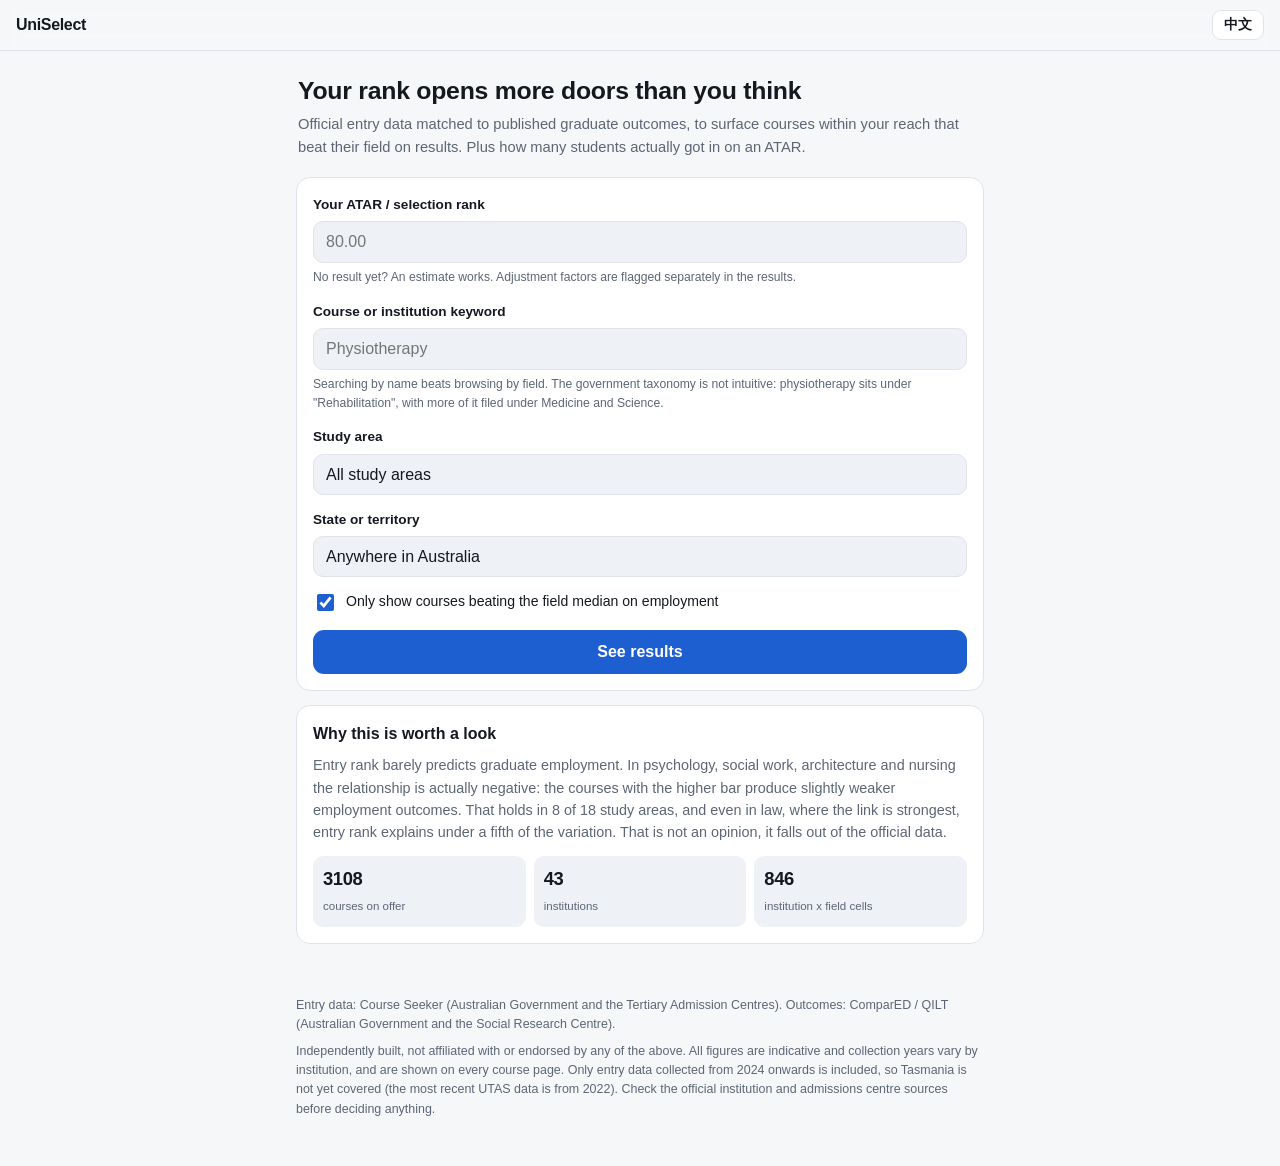
==== index.html @ e2426d9f "Serve the app from the repository root GitHub Pages on this repo is configured to deploy from a bran" ====
<!doctype html>
<html lang="zh">
<head>
<meta charset="utf-8">
<meta name="viewport" content="width=device-width, initial-scale=1, viewport-fit=cover">
<title>UniSelect</title>
<meta name="description" content="Australian university entry ranks matched to published graduate outcomes and real admission pathways.">
<link rel="stylesheet" href="styles.css?v=4">
</head>
<body>

<header class="topbar">
  <button class="back" id="back" hidden aria-label="Back">&#8592;</button>
  <a class="brand" href="#/">UniSelect</a>
  <button class="lang" id="lang" aria-label="Switch language">EN</button>
</header>

<main id="app">

  <!-- ============================================================ HOME -->
  <section class="view" id="view-home">
    <div class="hero">
      <h1 data-i="heroTitle"></h1>
      <p class="sub" data-i="heroSub"></p>
    </div>

    <form class="card form" id="form">
      <label class="field">
        <span data-i="fATAR"></span>
        <input type="number" id="atar" min="30" max="99.95" step="0.05" inputmode="decimal" placeholder="80.00">
        <small data-i="fATARHint"></small>
      </label>

      <label class="field">
        <span data-i="fKeyword"></span>
        <input type="search" id="keyword" autocomplete="off" placeholder="Physiotherapy">
        <small data-i="fKeywordHint"></small>
      </label>

      <label class="field">
        <span data-i="fArea"></span>
        <select id="area"></select>
      </label>

      <label class="field">
        <span data-i="fState"></span>
        <select id="state"></select>
      </label>

      <label class="check">
        <input type="checkbox" id="onlyGood" checked>
        <span data-i="fOnlyGood"></span>
      </label>

      <button type="submit" class="primary" data-i="fSubmit"></button>
    </form>

    <div class="card note">
      <h2 data-i="whyTitle"></h2>
      <p data-i="whyBody"></p>
      <div class="stat-row" id="homeStats"></div>
    </div>
  </section>

  <!-- ========================================================= RESULTS -->
  <section class="view" id="view-results" hidden>
    <div class="results-head">
      <h1 id="resTitle"></h1>
      <p class="sub" id="resSub"></p>
    </div>

    <div class="sortbar" id="sortbar"></div>
    <div id="resList" class="list"></div>
    <p class="empty" id="resEmpty" hidden data-i="noResults"></p>
  </section>

  <!-- ========================================================== DETAIL -->
  <section class="view" id="view-detail" hidden>
    <div id="detail"></div>
  </section>

</main>

<footer class="foot">
  <p data-i="footSources"></p>
  <p class="fine" data-i="footDisclaimer"></p>
</footer>

<script src="app.js?v=4"></script>
</body>
</html>
---- styles.css ----
/* UniSelect - mobile first, theme aware, no external assets */

:root {
  --bg: #f6f7f9;
  --surface: #ffffff;
  --surface-2: #eef1f5;
  --text: #14181f;
  --muted: #5c6675;
  --line: #dfe4ec;
  --accent: #1d5fd0;
  --accent-soft: #e7eeff;
  --good: #0f7a52;
  --good-soft: #e2f4ec;
  --warn: #9a5b00;
  --warn-soft: #fdf0dc;
  --radius: 14px;
  --pad: 16px;
  --maxw: 720px;
}

@media (prefers-color-scheme: dark) {
  :root:not([data-theme="light"]) {
    --bg: #0f1216;
    --surface: #171b21;
    --surface-2: #1f242c;
    --text: #e9edf3;
    --muted: #9aa5b4;
    --line: #2a313a;
    --accent: #7aa5ff;
    --accent-soft: #1b2740;
    --good: #4ecfa0;
    --good-soft: #14302a;
    --warn: #e0a355;
    --warn-soft: #33261440;
  }
}

:root[data-theme="dark"] {
  --bg: #0f1216;
  --surface: #171b21;
  --surface-2: #1f242c;
  --text: #e9edf3;
  --muted: #9aa5b4;
  --line: #2a313a;
  --accent: #7aa5ff;
  --accent-soft: #1b2740;
  --good: #4ecfa0;
  --good-soft: #14302a;
  --warn: #e0a355;
  --warn-soft: #332614;
}

* { box-sizing: border-box; }

body {
  margin: 0;
  background: var(--bg);
  color: var(--text);
  font: 16px/1.55 -apple-system, BlinkMacSystemFont, "Segoe UI", "PingFang SC",
        "Hiragino Sans GB", "Microsoft YaHei", Roboto, sans-serif;
  -webkit-text-size-adjust: 100%;
}

h1 { font-size: 1.4rem; line-height: 1.3; margin: 0 0 6px; letter-spacing: -0.01em; }
h2 { font-size: 1.05rem; margin: 0 0 8px; }
h3 { font-size: .95rem; margin: 0 0 6px; }
p  { margin: 0 0 10px; }
.sub { color: var(--muted); font-size: .92rem; }
.fine { font-size: .78rem; color: var(--muted); }

/* ------------------------------------------------------------- chrome */
.topbar {
  position: sticky; top: 0; z-index: 10;
  display: flex; align-items: center; gap: 10px;
  padding: 10px var(--pad); padding-top: max(10px, env(safe-area-inset-top));
  background: color-mix(in srgb, var(--bg) 88%, transparent);
  backdrop-filter: blur(10px);
  border-bottom: 1px solid var(--line);
}
.brand { font-weight: 700; letter-spacing: -.02em; color: var(--text); text-decoration: none; margin-right: auto; }
.topbar button {
  background: var(--surface); color: var(--text);
  border: 1px solid var(--line); border-radius: 9px;
  padding: 5px 11px; font-size: .85rem; font-weight: 600; cursor: pointer;
}
.topbar .back { font-size: 1rem; padding: 4px 11px; }

main { max-width: var(--maxw); margin: 0 auto; padding: var(--pad); }
.view { animation: in .18s ease; }
@keyframes in { from { opacity: 0; transform: translateY(4px); } }

.hero { margin: 8px 2px 18px; }
.hero h1 { font-size: 1.55rem; }

/* -------------------------------------------------------------- cards */
.card {
  background: var(--surface);
  border: 1px solid var(--line);
  border-radius: var(--radius);
  padding: var(--pad);
  margin-bottom: 14px;
}
.note h2 { font-size: 1rem; }
.note p { font-size: .9rem; color: var(--muted); }

/* -------------------------------------------------------------- forms */
.field { display: block; margin-bottom: 14px; }
.field > span { display: block; font-size: .85rem; font-weight: 600; margin-bottom: 6px; }
.field small { display: block; color: var(--muted); font-size: .76rem; margin-top: 5px; }
input[type=number], input[type=search], select {
  width: 100%; padding: 11px 12px;
  background: var(--surface-2); color: var(--text);
  border: 1px solid var(--line); border-radius: 10px;
  font-size: 1rem; font-family: inherit;
  appearance: none;
}
input[type=number]:focus, input[type=search]:focus, select:focus {
  outline: 2px solid var(--accent); outline-offset: 1px;
}
.check { display: flex; align-items: flex-start; gap: 9px; font-size: .88rem; margin: 4px 0 16px; }
.check input { margin-top: 3px; flex: none; width: 17px; height: 17px; accent-color: var(--accent); }
button.primary {
  width: 100%; padding: 13px; border: 0; border-radius: 11px;
  background: var(--accent); color: #fff; font-size: 1rem; font-weight: 700;
  font-family: inherit; cursor: pointer;
}
button.primary:active { transform: scale(.995); }

/* -------------------------------------------------------------- stats */
.stat-row { display: flex; flex-wrap: wrap; gap: 8px; margin-top: 12px; }
.stat {
  flex: 1 1 90px; background: var(--surface-2);
  border-radius: 10px; padding: 9px 10px;
}
.stat b { display: block; font-size: 1.15rem; letter-spacing: -.02em; }
.stat span { font-size: .72rem; color: var(--muted); }

/* ------------------------------------------------------------ results */
.results-head { margin: 4px 2px 12px; }
.sortbar { display: flex; gap: 7px; overflow-x: auto; padding: 2px 2px 12px; scrollbar-width: none; }
.sortbar::-webkit-scrollbar { display: none; }
.sortbar button {
  flex: none; padding: 6px 12px; border-radius: 999px;
  border: 1px solid var(--line); background: var(--surface);
  color: var(--muted); font-size: .82rem; font-family: inherit; cursor: pointer; white-space: nowrap;
}
.sortbar button[aria-pressed=true] {
  background: var(--accent-soft); color: var(--accent);
  border-color: color-mix(in srgb, var(--accent) 40%, transparent); font-weight: 600;
}

.list { display: flex; flex-direction: column; gap: 10px; }
.item {
  display: block; width: 100%; text-align: left;
  background: var(--surface); border: 1px solid var(--line);
  border-radius: var(--radius); padding: 13px 14px;
  font-family: inherit; color: inherit; cursor: pointer;
}
.item:active { background: var(--surface-2); }
.item .inst { font-size: .78rem; color: var(--muted); }
.item .name { font-weight: 650; margin: 2px 0 4px; line-height: 1.35; }
.item .area {
  display: inline-block; font-size: .72rem; color: var(--accent);
  background: var(--accent-soft); border-radius: 5px;
  padding: 1px 7px; margin-bottom: 9px;
}

/* entry and outcome figures on the left, rankings walled off on the right */
.item-row { display: flex; gap: 12px; align-items: stretch; }
.item-main { flex: 1; min-width: 0; }
.rankbox {
  flex: none; width: 84px; padding-left: 12px;
  border-left: 1px solid var(--line);
  display: flex; flex-direction: column; justify-content: center; gap: 7px;
}
.rankbox .rk b {
  display: block; font-size: .98rem; font-weight: 700;
  letter-spacing: -.02em; line-height: 1.15;
}
.rankbox .rk span { font-size: .66rem; color: var(--muted); }
.rankbox .rkf {
  font-size: .62rem; color: var(--muted);
  line-height: 1.25; padding-top: 3px; border-top: 1px dashed var(--line);
}
.metrics { display: flex; gap: 14px; flex-wrap: wrap; }
.metric b { display: block; font-size: 1.02rem; letter-spacing: -.01em; }
.metric span { font-size: .7rem; color: var(--muted); }
.metric.good b { color: var(--good); }

.tags { display: flex; gap: 6px; flex-wrap: wrap; margin-top: 10px; }
.tag {
  font-size: .71rem; padding: 3px 8px; border-radius: 999px;
  background: var(--surface-2); color: var(--muted);
}
.tag.good { background: var(--good-soft); color: var(--good); font-weight: 600; }
.tag.warn { background: var(--warn-soft); color: var(--warn); }

.empty { text-align: center; color: var(--muted); padding: 32px 12px; }

/* ------------------------------------------------------------- detail */
.dh { margin: 4px 2px 14px; }
.dh .inst { font-size: .85rem; color: var(--muted); }
.dh h1 { margin-top: 3px; }

.bar { display: flex; height: 30px; border-radius: 8px; overflow: hidden; margin: 10px 0 12px; }
.bar div { min-width: 2px; }
.legend { display: flex; flex-direction: column; gap: 7px; }
.legend .row { display: flex; align-items: center; gap: 9px; font-size: .85rem; }
.legend .sw { width: 11px; height: 11px; border-radius: 3px; flex: none; }
.legend .lbl { flex: 1; }
.legend .pct { font-variant-numeric: tabular-nums; font-weight: 650; }

table.kv { width: 100%; border-collapse: collapse; font-size: .88rem; }
table.kv th, table.kv td { text-align: left; padding: 8px 0; border-bottom: 1px solid var(--line); }
table.kv th { font-weight: 500; color: var(--muted); }
table.kv td { text-align: right; font-variant-numeric: tabular-nums; font-weight: 650; }
table.kv tr:last-child th, table.kv tr:last-child td { border-bottom: 0; }
td .vs { display: block; font-size: .72rem; font-weight: 400; color: var(--muted); }
td.above { color: var(--good); }

.callout {
  background: var(--accent-soft); border: 1px solid color-mix(in srgb, var(--accent) 25%, transparent);
  border-radius: var(--radius); padding: 13px 14px; margin-bottom: 14px; font-size: .9rem;
}
.callout b { color: var(--accent); }
.caution { background: var(--warn-soft); border-color: color-mix(in srgb, var(--warn) 30%, transparent); }
.caution b { color: var(--warn); }

a.ext { color: var(--accent); font-size: .85rem; }

.foot { max-width: var(--maxw); margin: 0 auto; padding: 22px var(--pad) 40px; color: var(--muted); font-size: .78rem; }
.foot p { margin-bottom: 7px; }
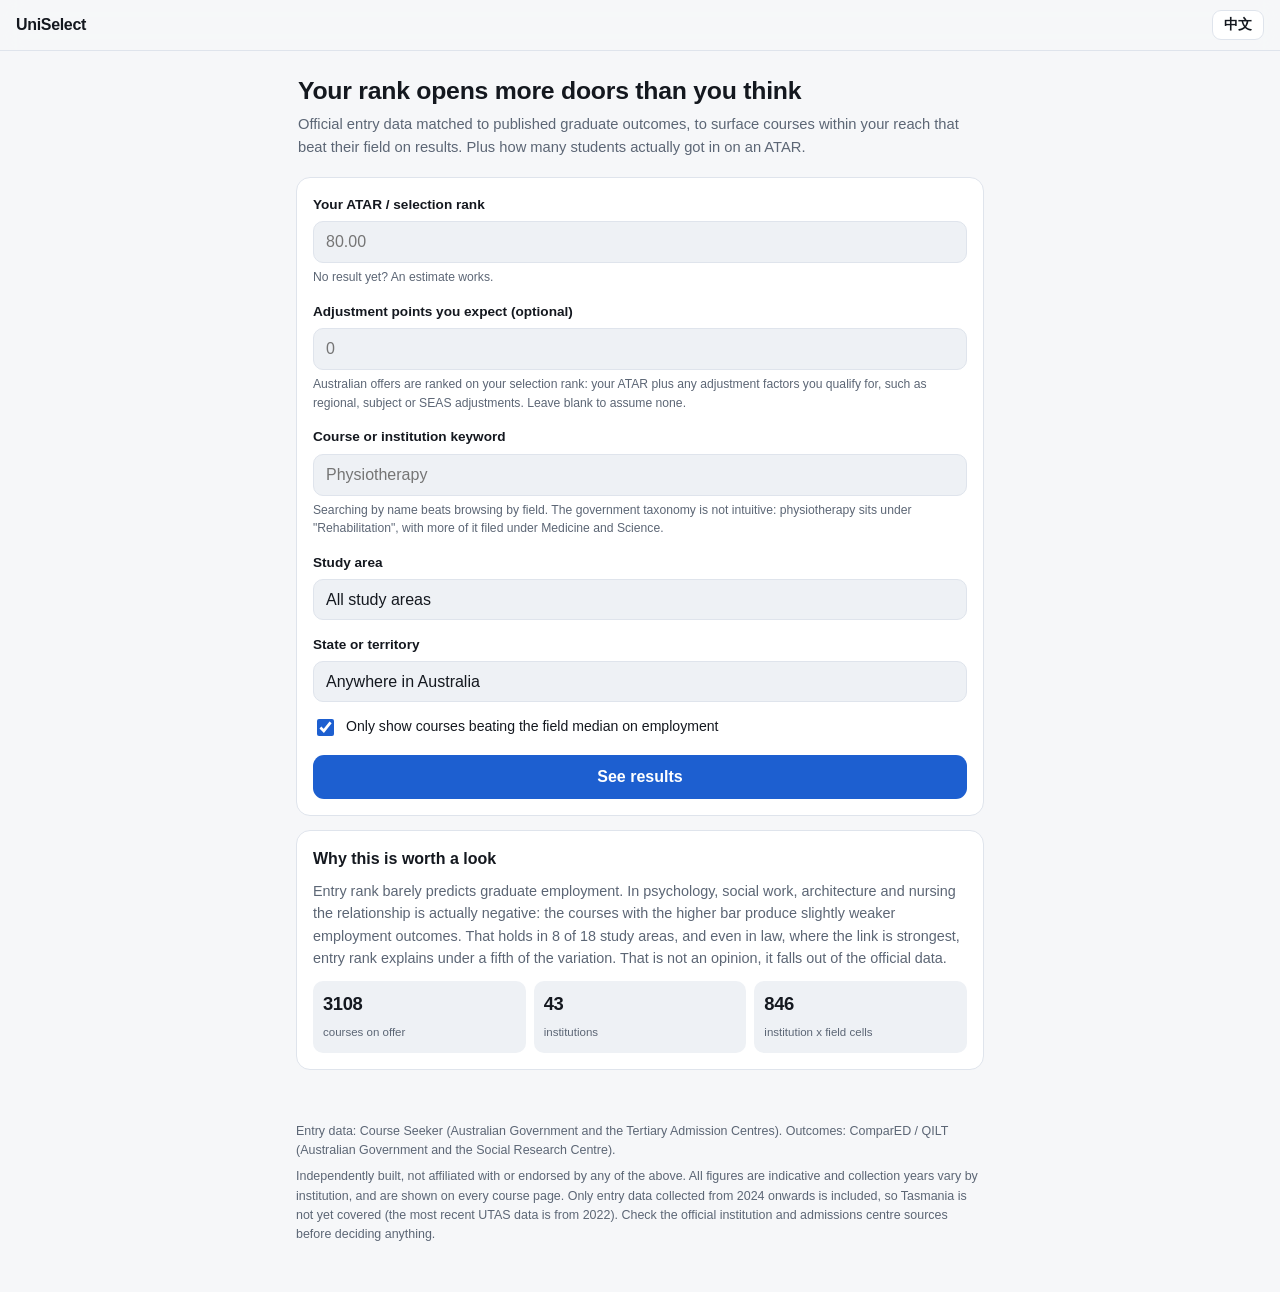
==== commit b6c3e002: "Judge reachability on the selection rank, not the lowest raw ATAR Offers are ranked on the selection" ====
--- a/index.html
+++ b/index.html
@@ -5,7 +5,7 @@
 <meta name="viewport" content="width=device-width, initial-scale=1, viewport-fit=cover">
 <title>UniSelect</title>
 <meta name="description" content="Australian university entry ranks matched to published graduate outcomes and real admission pathways.">
-<link rel="stylesheet" href="styles.css?v=4">
+<link rel="stylesheet" href="styles.css?v=8">
 </head>
 <body>
 
@@ -29,6 +29,12 @@
         <span data-i="fATAR"></span>
         <input type="number" id="atar" min="30" max="99.95" step="0.05" inputmode="decimal" placeholder="80.00">
         <small data-i="fATARHint"></small>
+      </label>
+
+      <label class="field">
+        <span data-i="fAdj"></span>
+        <input type="number" id="adj" min="0" max="30" step="0.05" inputmode="decimal" placeholder="0">
+        <small data-i="fAdjHint"></small>
       </label>
 
       <label class="field">
@@ -86,6 +92,6 @@
   <p class="fine" data-i="footDisclaimer"></p>
 </footer>
 
-<script src="app.js?v=4"></script>
+<script src="app.js?v=8"></script>
 </body>
 </html>
--- a/styles.css
+++ b/styles.css
@@ -158,34 +158,60 @@
 }
 .item:active { background: var(--surface-2); }
 .item .inst { font-size: .78rem; color: var(--muted); }
-.item .name { font-weight: 650; margin: 2px 0 4px; line-height: 1.35; }
-.item .area {
-  display: inline-block; font-size: .72rem; color: var(--accent);
-  background: var(--accent-soft); border-radius: 5px;
-  padding: 1px 7px; margin-bottom: 9px;
-}
-
-/* entry and outcome figures on the left, rankings walled off on the right */
-.item-row { display: flex; gap: 12px; align-items: stretch; }
-.item-main { flex: 1; min-width: 0; }
-.rankbox {
-  flex: none; width: 84px; padding-left: 12px;
-  border-left: 1px solid var(--line);
-  display: flex; flex-direction: column; justify-content: center; gap: 7px;
-}
-.rankbox .rk b {
-  display: block; font-size: .98rem; font-weight: 700;
-  letter-spacing: -.02em; line-height: 1.15;
-}
-.rankbox .rk span { font-size: .66rem; color: var(--muted); }
-.rankbox .rkf {
-  font-size: .62rem; color: var(--muted);
-  line-height: 1.25; padding-top: 3px; border-top: 1px dashed var(--line);
+.item .name { font-weight: 650; margin: 2px 0 3px; line-height: 1.35; }
+.item .code { font-size: .68rem; color: var(--muted); font-variant-numeric: tabular-nums; }
+
+/* Three sections, one per level the data exists at: course, study area,
+   institution. The dividers carry the meaning, so they stay in both layouts. */
+.secs { display: flex; gap: 13px; align-items: stretch; }
+.sec { min-width: 0; display: flex; flex-direction: column; gap: 5px; }
+.sec-course { flex: 1 1 auto; }
+.sec-area { flex: 0 0 118px; }
+.sec-inst { flex: 0 0 86px; }
+.sec-area, .sec-inst { padding-left: 13px; border-left: 1px solid var(--line); }
+
+.cap {
+  font-size: .6rem; font-weight: 700; letter-spacing: .09em;
+  text-transform: uppercase; color: var(--muted); opacity: .75;
+  margin-bottom: 1px;
+}
+.sec-course .metrics { margin-top: 2px; }
+
+/* The study area and institution columns present the same shape of thing (a
+   figure, its label, and the taxonomy it was computed under), so they share one
+   set of rules rather than two that drift apart. */
+.sec-area .metric,
+.sec-inst .rk { margin-bottom: 7px; }
+.sec-area .metric b,
+.sec-inst .rk b {
+  display: block; font-size: 1.02rem; font-weight: 700;
+  letter-spacing: -.02em; line-height: 1.2;
+}
+.sec-area .metric span,
+.sec-inst .rk span {
+  display: block; font-size: .66rem; color: var(--muted); line-height: 1.3;
+}
+.sec .rkf {
+  font-size: .62rem; color: var(--muted); line-height: 1.25;
+  margin-top: auto; padding-top: 4px; border-top: 1px dashed var(--line);
+}
+
+/* Narrow screens: the course block takes the full width and the other two sit
+   side by side beneath it, separated by a rule instead of a column border. */
+@media (max-width: 560px) {
+  /* grid rather than wrapping flex: a flex item with basis 0 does not force a
+     line break, which collapsed the middle section to zero width */
+  .secs { display: grid; grid-template-columns: 1fr 1fr; gap: 0; }
+  .sec-course { grid-column: 1 / -1; padding-bottom: 11px; }
+  .sec-area, .sec-inst {
+    padding-left: 0; padding-top: 11px;
+    border-left: 0; border-top: 1px solid var(--line);
+  }
+  .sec-inst { padding-left: 13px; border-left: 1px solid var(--line); }
 }
 .metrics { display: flex; gap: 14px; flex-wrap: wrap; }
 .metric b { display: block; font-size: 1.02rem; letter-spacing: -.01em; }
 .metric span { font-size: .7rem; color: var(--muted); }
-.metric.good b { color: var(--good); }
 
 .tags { display: flex; gap: 6px; flex-wrap: wrap; margin-top: 10px; }
 .tag {
@@ -194,6 +220,7 @@
 }
 .tag.good { background: var(--good-soft); color: var(--good); font-weight: 600; }
 .tag.warn { background: var(--warn-soft); color: var(--warn); }
+.tag.info { background: var(--accent-soft); color: var(--accent); }
 
 .empty { text-align: center; color: var(--muted); padding: 32px 12px; }
 
